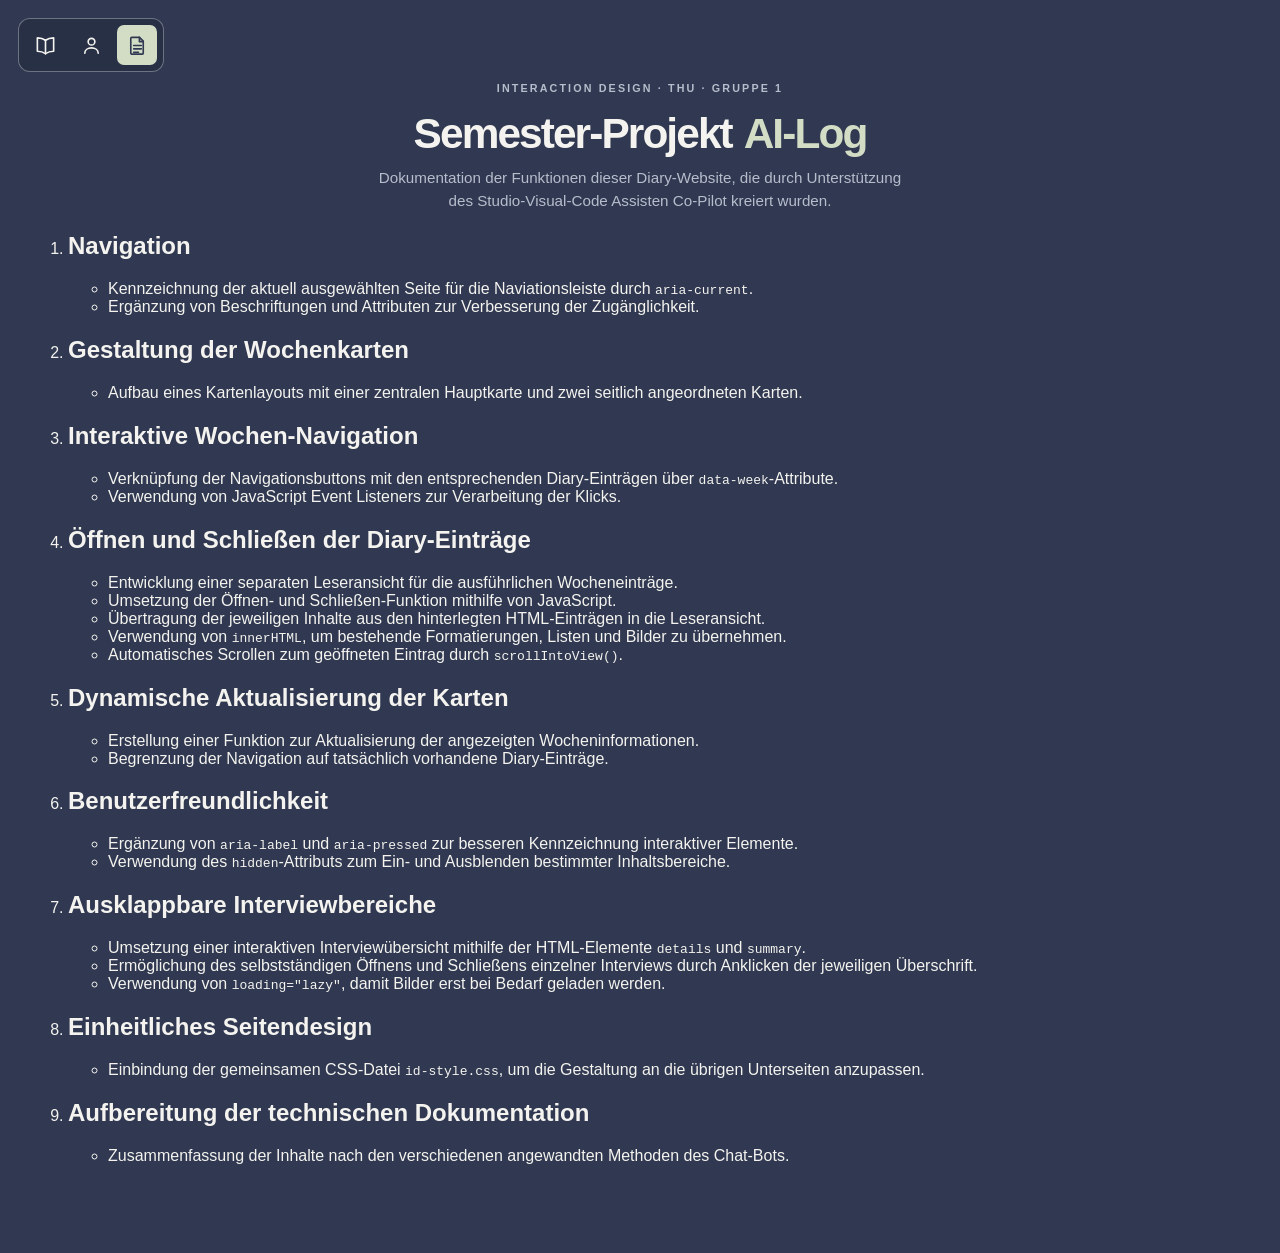
==== ai-log.html @ fdccf049 "Add initial HTML structure for AI-Log project This file contains the HTML structure and content for " ====
<!DOCTYPE html>
<html lang="de">
<head>
    <meta charset="UTF-8">
    <meta name="viewport" content="width=device-width, initial-scale=1">
    <meta name="theme-color" content="#303951">
    <title>AI-Log · Semester-Projekt</title>
    <link rel="stylesheet" href="id-style.css">
    <link rel="stylesheet" href="ai-log-style.css">
</head>
<body>
<nav class="site-navigation" aria-label="Hauptnavigation">
    <a class="site-nav-link" href="index.html" aria-label="Diary – Startseite" title="Diary">
        <svg viewBox="0 0 24 24" aria-hidden="true">
            <path d="M12 6.5C9.5 4.7 6.8 4 3.5 4v14c3.3 0 6 .7 8.5 2.5"></path>
            <path d="M12 6.5C14.5 4.7 17.2 4 20.5 4v14c-3.3 0-6 .7-8.5 2.5"></path>
            <path d="M12 6.5v14"></path>
        </svg>
    </a>
    <a class="site-nav-link" href="interviews.html" aria-label="Interviews" title="Interviews">
        <svg viewBox="0 0 24 24" aria-hidden="true">
            <circle cx="12" cy="8" r="3.5"></circle>
            <path d="M5 20c0-3.4 3.1-5.5 7-5.5s7 2.1 7 5.5"></path>
        </svg>
    </a>
    <a class="site-nav-link" href="ai-log.html" aria-label="AI-Log" title="AI-Log" aria-current="page">
        <svg viewBox="0 0 24 24" aria-hidden="true">
            <path d="M6 3.5h8l4 4V20a1 1 0 0 1-1 1H6a1 1 0 0 1-1-1V4.5a1 1 0 0 1 1-1Z"></path>
            <path d="M14 3.5V8h4M8 12h8M8 15.5h8M8 19h5"></path>
        </svg>
    </a>
</nav>

<header class="page-header">
    <p class="page-kicker">INTERACTION DESIGN · THU · GRUPPE 1</p>
    <h1>Semester-Projekt <span>AI-Log</span></h1>
    <p class="page-intro">Dokumentation der Funktionen dieser Diary-Website, die durch Unterstützung des Studio-Visual-Code Assisten Co-Pilot kreiert wurden.</p>
</header>

<main class="ai-log-content">
    <ol>
        <li>
            <h2>Navigation</h2>
            <ul>
                <li>Kennzeichnung der aktuell ausgewählten Seite für die Naviationsleiste durch <code>aria-current</code>.</li>
                <li>Ergänzung von Beschriftungen und Attributen zur Verbesserung der Zugänglichkeit.</li>
            </ul>
        </li>
        <li>
            <h2>Gestaltung der Wochenkarten</h2>
            <ul>
                <li>Aufbau eines Kartenlayouts mit einer zentralen Hauptkarte und zwei seitlich angeordneten Karten.</li>
            </ul>
        </li>
        <li>
            <h2>Interaktive Wochen-Navigation</h2>
            <ul>
                <li>Verknüpfung der Navigationsbuttons mit den entsprechenden Diary-Einträgen über <code>data-week</code>-Attribute.</li>
                <li>Verwendung von JavaScript Event Listeners zur Verarbeitung der Klicks.</li>
            </ul>
        </li>
        <li>
            <h2>Öffnen und Schließen der Diary-Einträge</h2>
            <ul>
                <li>Entwicklung einer separaten Leseransicht für die ausführlichen Wocheneinträge.</li>
                <li>Umsetzung der Öffnen- und Schließen-Funktion mithilfe von JavaScript.</li>
                <li>Übertragung der jeweiligen Inhalte aus den hinterlegten HTML-Einträgen in die Leseransicht.</li>
                <li>Verwendung von <code>innerHTML</code>, um bestehende Formatierungen, Listen und Bilder zu übernehmen.</li>
                <li>Automatisches Scrollen zum geöffneten Eintrag durch <code>scrollIntoView()</code>.</li>
            </ul>
        </li>
        <li>
            <h2>Dynamische Aktualisierung der Karten</h2>
            <ul>
                <li>Erstellung einer Funktion zur Aktualisierung der angezeigten Wocheninformationen.</li>
                <li>Begrenzung der Navigation auf tatsächlich vorhandene Diary-Einträge.</li>
            </ul>
        </li>
        <li>
            <h2>Benutzerfreundlichkeit</h2>
            <ul>
                <li>Ergänzung von <code>aria-label</code> und <code>aria-pressed</code> zur besseren Kennzeichnung interaktiver Elemente.</li>
                <li>Verwendung des <code>hidden</code>-Attributs zum Ein- und Ausblenden bestimmter Inhaltsbereiche.</li>
            </ul>
        </li>
        <li>
            <h2>Ausklappbare Interviewbereiche</h2>
            <ul>
                <li>Umsetzung einer interaktiven Interviewübersicht mithilfe der HTML-Elemente <code>details</code> und <code>summary</code>.</li>
                <li>Ermöglichung des selbstständigen Öffnens und Schließens einzelner Interviews durch Anklicken der jeweiligen Überschrift.</li>
                <li>Verwendung von <code>loading="lazy"</code>, damit Bilder erst bei Bedarf geladen werden.</li>
            </ul>
        </li>
        <li>
            <h2>Einheitliches Seitendesign</h2>
            <ul>
                <li>Einbindung der gemeinsamen CSS-Datei <code>id-style.css</code>, um die Gestaltung an die übrigen Unterseiten anzupassen.</li>
            </ul>
        </li>
        <li>
            <h2>Aufbereitung der technischen Dokumentation</h2>
            <ul>
                <li>Zusammenfassung der Inhalte nach den verschiedenen angewandten Methoden des Chat-Bots.</li>
            </ul>
        </li>
    </ol>
---- id-style.css ----
:root {
    color-scheme: dark;
    font-family: "Segoe UI", "Helvetica Neue", sans-serif;
    color: #f4f3ef;
    --ink: #f4f3ef;
    --muted: #b6bdcc;
    --card-edge: rgba(238, 241, 248, 0.72);
    --accent: #d3ddc5;
}

* {
    box-sizing: border-box;
}

html {
    min-width: 320px;
    scroll-behavior: smooth;
}

body {
    position: relative;
    min-height: 100vh;
    margin: 0;
    padding: 34px 28px 72px;
    overflow-x: hidden;
    background: #303951;
}

.site-navigation {
    position: absolute;
    top: 18px;
    left: 18px;
    z-index: 5;
    display: flex;
    gap: 6px;
    padding: 6px;
    border: 1px solid rgba(238, 241, 248, 0.35);
    border-radius: 12px;
    background: rgba(37, 45, 65, 0.7);
}

.site-nav-link {
    display: grid;
    width: 40px;
    height: 40px;
    place-items: center;
    border-radius: 7px;
    color: var(--ink);
    transition: background-color 180ms ease, color 180ms ease;
}

.site-nav-link:hover,
.site-nav-link[aria-current="page"] {
    background: var(--accent);
    color: #303951;
}

.site-nav-link:focus-visible {
    outline: 3px solid var(--accent);
    outline-offset: 2px;
}

.site-nav-link svg {
    width: 23px;
    height: 23px;
    fill: none;
    stroke: currentColor;
    stroke-linecap: round;
    stroke-linejoin: round;
    stroke-width: 1.7;
}

.site-navigation + .page-header {
    padding-top: 48px;
}

button {
    font: inherit;
}

button:focus-visible {
    outline: 3px solid var(--accent);
    outline-offset: 5px;
}

[hidden] {
    display: none !important;
}

.page-header {
    text-align: center;
}

.page-kicker {
    margin: 0;
    color: var(--muted);
    font-size: 0.67rem;
    font-weight: 700;
    letter-spacing: 0.2em;
}

.page-header h1 {
    display: flex;
    min-height: 1.2em;
    align-items: center;
    justify-content: center;
    gap: 0.28em;
    margin: 15px 0 7px;
    font-size: clamp(1.2rem, 4vw, 2.65rem);
    font-weight: 650;
    letter-spacing: -0.045em;
    line-height: 1.2;
    white-space: nowrap;
}

.page-header h1 span {
    color: var(--accent);
}

.page-intro {
    display: flex;
    min-height: 3em;
    max-width: 62ch;
    align-items: flex-start;
    justify-content: center;
    margin: 0;
    margin-right: auto;
    margin-left: auto;
    color: var(--muted);
    font-size: 0.95rem;
    line-height: 1.5;
}

.team-members {
    margin: 24px auto 0;
    color: #e0e3e9;
    font-size: 0.82rem;
    line-height: 1.5;
    text-align: center;
}

.diary-app {
    width: min(100%, 1120px);
    margin: 0 auto;
}

.book-stage {
    position: relative;
    height: clamp(340px, 38vw, 440px);
    margin: 18px 0 0;
}

.week-card {
    position: absolute;
    top: 50%;
    width: 68%;
    height: clamp(250px, 30vw, 340px);
    overflow: hidden;
    border: 1px solid var(--card-edge);
    border-radius: 3px;
    color: var(--ink);
    text-align: left;
    cursor: pointer;
    transform: translate(-50%, -50%);
    transition:
        left 320ms ease,
        background-color 200ms ease;
}

.main-card {
    z-index: 3;
    left: 50%;
    width: 64%;
    display: flex;
    flex-direction: column;
    align-items: flex-start;
    justify-content: center;
    padding: clamp(28px, 7vw, 86px);
    background: #48516a;
    cursor: default;
}

.card-title {
    margin-top: 21px;
    font-size: clamp(2.4rem, 6vw, 5.3rem);
    font-weight: 650;
    letter-spacing: -0.065em;
    line-height: 0.98;
}

.card-week {
    margin-top: 12px;
    color: #d0d5df;
    font-size: 0.9rem;
    font-weight: 550;
    letter-spacing: 0.025em;
}

.card-action {
    display: inline-flex;
    gap: 12px;
    align-items: center;
    padding: 0 0 5px;
    border: 0;
    border-bottom: 1px solid rgba(244, 243, 239, 0.6);
    background: transparent;
    color: #e5e8ed;
    font: inherit;
    font-size: 0.9rem;
    cursor: pointer;
}

.card-controls {
    display: flex;
    width: 100%;
    justify-content: space-between;
    gap: 12px;
    margin-top: 32px;
}

.close-entry-button {
    margin-left: auto;
}

.card-action:hover {
    color: var(--accent);
}

.card-action:focus-visible {
    outline: 3px solid var(--accent);
    outline-offset: 4px;
}

.side-card {
    z-index: 2;
    width: 30%;
    height: 76%;
    border-color: rgba(238, 241, 248, 0.45);
    background: #3a435b;
}

.previous-card {
    left: 14%;
    text-align: left;
}

.next-card {
    left: 86%;
    text-align: right;
}

.side-card-week {
    position: absolute;
    top: 50%;
    max-width: none;
    margin: 0;
    color: #d0d5df;
    font-size: 0.68rem;
    font-weight: 650;
    line-height: 1;
    white-space: nowrap;
    writing-mode: vertical-rl;
    transform: translateY(-50%);
}

.previous-card .side-card-week {
    left: 27%;
}

.next-card .side-card-week {
    right: 27%;
}

.week-navigation {
    position: relative;
    z-index: 4;
    display: flex;
    flex-wrap: wrap;
    justify-content: center;
    max-width: 600px;
    gap: 12px;
    margin: -22px auto 64px;
}

.round-button {
    display: grid;
    width: 38px;
    height: 38px;
    flex: 0 0 38px;
    place-items: center;
    padding: 0;
    border: 1px solid rgba(255, 255, 255, 0.5);
    border-radius: 50%;
    background: #e7e8e7;
    color: #303951;
    font-size: 0.82rem;
    font-weight: 700;
    cursor: pointer;
    transition: background-color 180ms ease;
}

.round-button:hover {
    background: var(--accent);
}

.round-button.is-active {
    border-color: var(--accent);
    background: var(--accent);
}

.round-button.is-upcoming {
    border-color: rgba(255, 255, 255, 0.18);
    background: transparent;
    color: #8992a4;
    cursor: not-allowed;
}

.entry-reader {
    width: min(100%, 780px);
    margin: 0 auto;
    padding: clamp(24px, 5vw, 54px);
    border: 1px solid rgba(255, 255, 255, 0.2);
    border-radius: 22px;
    background: rgba(245, 244, 239, 0.97);
    box-shadow: 0 24px 60px rgba(13, 18, 30, 0.24);
    color: #283043;
    scroll-margin-top: 24px;
}

.reader-heading {
    padding-bottom: 20px;
    border-bottom: 1px solid #d6d8dd;
}

.reader-heading .page-kicker {
    color: #737c8c;
}

.reader-heading h2 {
    margin: 10px 0 0;
    font-size: clamp(1.4rem, 3vw, 2rem);
    letter-spacing: -0.04em;
}

.reader-content {
    padding-top: 22px;
    font-size: 1rem;
    line-height: 1.7;
}

.reader-content p {
    margin: 0 0 1rem;
}

.reader-content .date {
    color: #687386;
    font-size: 0.78rem;
    font-weight: 700;
    letter-spacing: 0.08em;
    text-transform: uppercase;
}

.reader-content .title {
    margin-top: 1.5rem;
    font-weight: 700;
}

.reader-content ul {
    padding-left: 1.3rem;
}

.reader-content li {
    margin: 0.35rem 0;
}

.reader-content img {
    display: block;
    width: auto;
    max-width: 100%;
    height: auto;
    margin: 1rem 0;
    border-radius: 6px;
}

@media (max-width: 700px) {
    body {
        padding: 28px 16px 48px;
    }

    .site-navigation {
        top: 12px;
        left: 12px;
    }

    .site-nav-link {
        width: 36px;
        height: 36px;
    }

    .site-navigation + .page-header {
        padding-top: 48px;
    }

    .team-members {
        max-width: 34ch;
        margin: 12px auto 6px;
    }

    .book-stage {
        height: 330px;
        margin-top: 18px;
    }

    .week-card {
        width: 82%;
        height: 250px;
    }

    .main-card {
        width: 72%;
        padding: 18px;
    }

    .side-card {
        width: 30%;
        height: 76%;
    }

    .previous-card {
        left: 14%;
    }

    .next-card {
        left: 86%;
    }

    .previous-card .side-card-week {
        left: 27%;
    }

    .next-card .side-card-week {
        right: 27%;
    }

    .side-card-week {
        font-size: 0.58rem;
    }

    .card-controls {
        gap: 8px;
        margin-top: 24px;
    }

    .card-action {
        gap: 5px;
        font-size: 0.68rem;
    }

    .week-navigation {
        max-width: 250px;
        gap: 7px;
        margin-top: -20px;
        margin-bottom: 48px;
    }

    .round-button {
        width: 30px;
        height: 30px;
        flex-basis: 30px;
        font-size: 0.72rem;
    }
}

@media (max-width: 360px) {
    .week-navigation {
        gap: 5px;
    }

    .round-button {
        width: 28px;
        height: 28px;
        flex-basis: 28px;
    }
}

@media (prefers-reduced-motion: reduce) {
    *,
    *::before,
    *::after {
        scroll-behavior: auto !important;
        transition-duration: 0.01ms !important;
    }
}
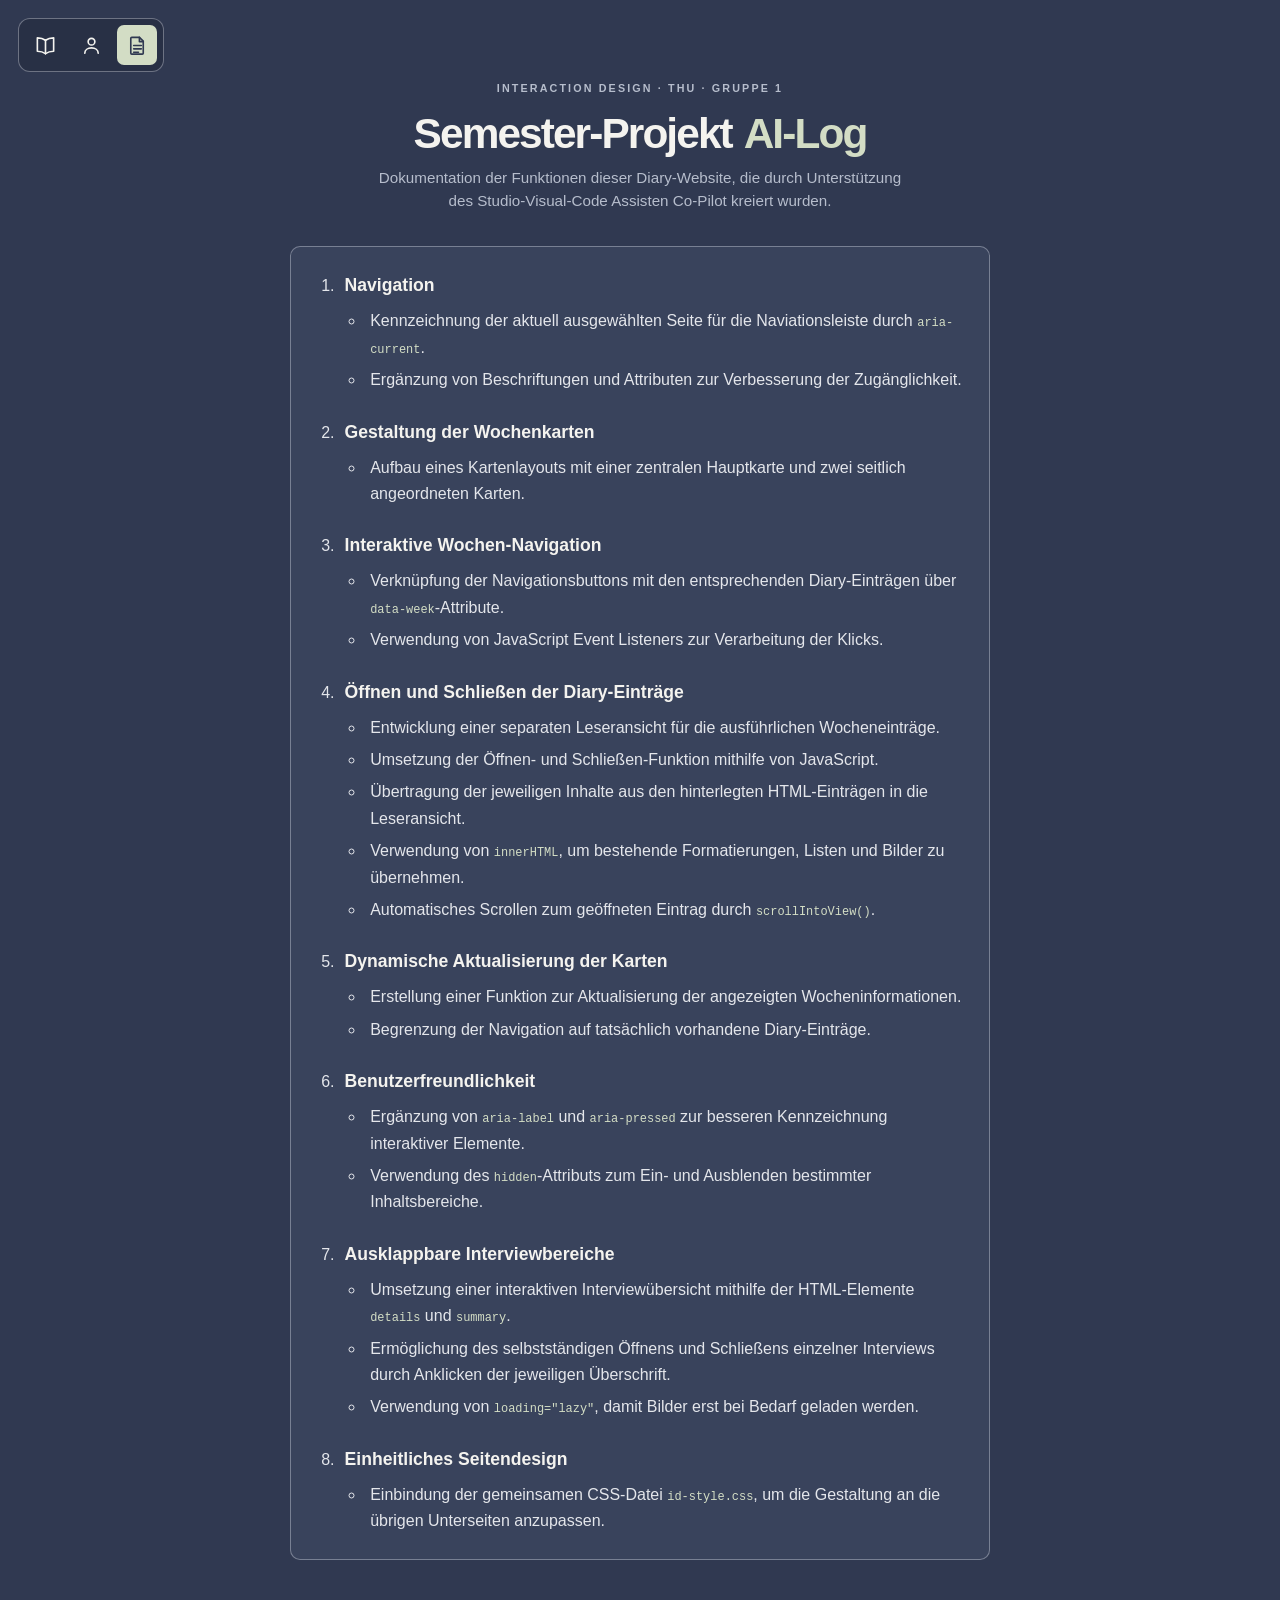
==== commit a46b3ef6: "text changes" ====
--- a/ai-log.html
+++ b/ai-log.html
@@ -97,10 +97,4 @@
                 <li>Einbindung der gemeinsamen CSS-Datei <code>id-style.css</code>, um die Gestaltung an die übrigen Unterseiten anzupassen.</li>
             </ul>
         </li>
-        <li>
-            <h2>Aufbereitung der technischen Dokumentation</h2>
-            <ul>
-                <li>Zusammenfassung der Inhalte nach den verschiedenen angewandten Methoden des Chat-Bots.</li>
-            </ul>
-        </li>
     </ol>
--- a/id-style.css
+++ b/id-style.css
@@ -180,6 +180,11 @@
     cursor: default;
 }
 
+.card-heading {
+    margin: auto 0;
+    transform: translateY(-16px);
+}
+
 .card-title {
     margin-top: 21px;
     font-size: clamp(2.4rem, 6vw, 5.3rem);
@@ -212,10 +217,12 @@
 
 .card-controls {
     display: flex;
-    width: 100%;
+    position: absolute;
+    right: clamp(28px, 7vw, 86px);
+    bottom: clamp(18px, 4vw, 32px);
+    left: clamp(28px, 7vw, 86px);
     justify-content: space-between;
     gap: 12px;
-    margin-top: 32px;
 }
 
 .close-entry-button {
@@ -421,6 +428,10 @@
         padding: 18px;
     }
 
+    .card-title {
+        font-size: clamp(1.35rem, 6.5vw, 2.3rem);
+    }
+
     .side-card {
         width: 30%;
         height: 76%;
@@ -447,8 +458,10 @@
     }
 
     .card-controls {
+        right: 18px;
+        bottom: 18px;
+        left: 18px;
         gap: 8px;
-        margin-top: 24px;
     }
 
     .card-action {
--- a/ai-log-style.css
+++ b/ai-log-style.css
@@ -0,0 +1,43 @@
+.ai-log-content {
+    width: min(100%, 700px);
+    margin: 34px auto;
+    padding: 24px;
+    border: 1px solid rgba(238, 241, 248, 0.35);
+    border-radius: 10px;
+    background: #39435c;
+    color: #e4e6eb;
+    line-height: 1.65;
+}
+
+.ai-log-content ol {
+    display: grid;
+    gap: 24px;
+    margin: 0;
+    padding-left: 1.5rem;
+}
+
+.ai-log-content li {
+    padding-left: 0.35rem;
+}
+
+.ai-log-content h2 {
+    margin: 0 0 8px;
+    color: #f4f3ef;
+    font-size: 1.1rem;
+}
+
+.ai-log-content p {
+    margin: 0;
+}
+
+.ai-log-content ul {
+    display: grid;
+    gap: 6px;
+    margin: 0;
+    padding-left: 1.25rem;
+}
+
+.ai-log-content code {
+    color: #d3ddc5;
+    font-size: 0.92em;
+}
